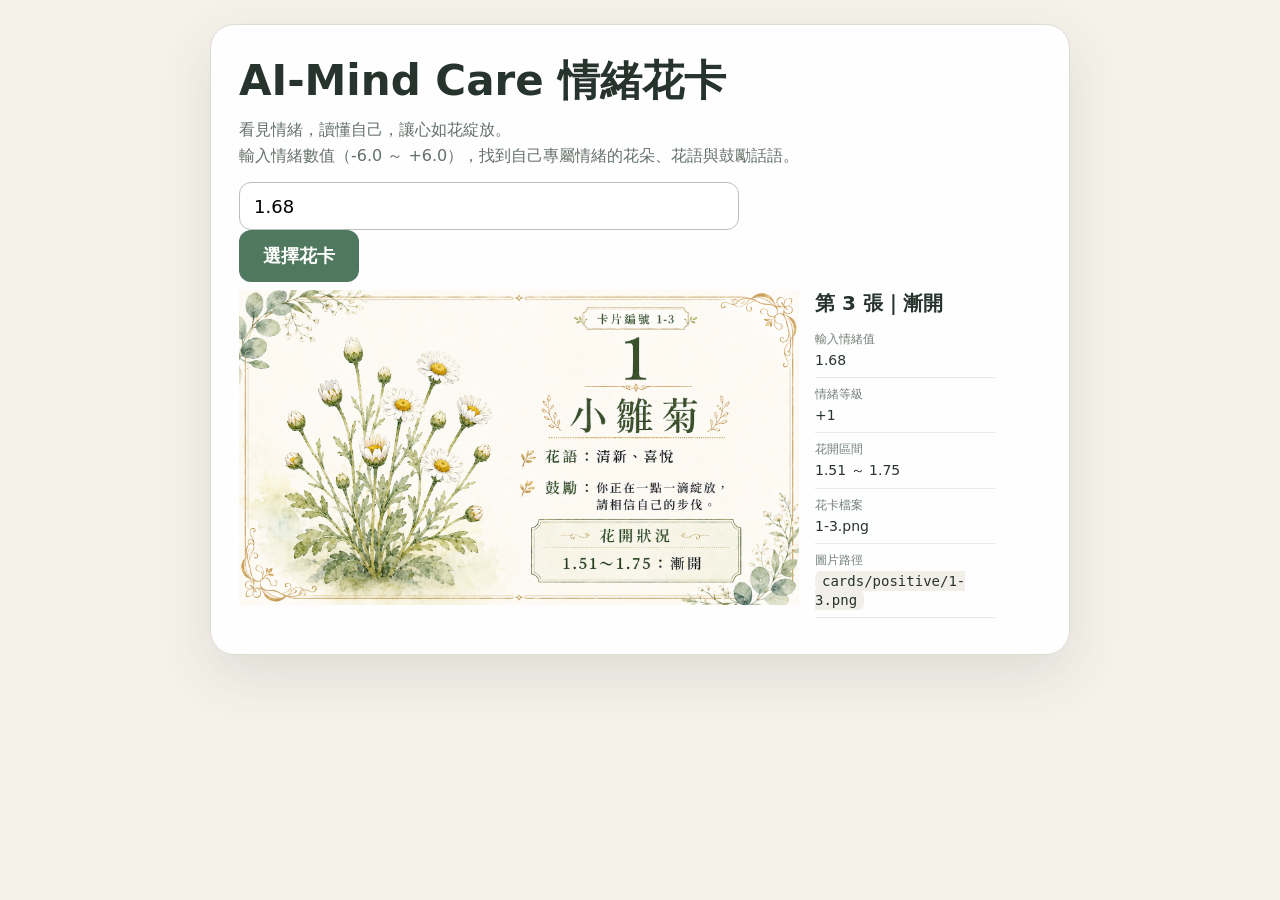
==== index.html @ 8b04e314 "Update index.html" ====
<!doctype html>
<html lang="zh-Hant">
<head>
  <meta charset="utf-8">
  <meta name="viewport" content="width=device-width, initial-scale=1">
  <title>Emotion Flower Card Selector</title>
  <link rel="stylesheet" href="style.css">
</head>
  <body>
  <main class="app">

    <h1>AI-Mind Care 情緒花卡</h1>

    <p class="intro">
      看見情緒，讀懂自己，讓心如花綻放。<br>
      輸入情緒數值（-6.0 ～ +6.0），找到自己專屬情緒的花朵、花語與鼓勵話語。
    </p>

 <form id="emotion-form" novalidate>

  <div class="emotion-input-wrap">
    <input
      id="emotion-input"
      name="emotion"
      type="number"
      min="-6"
      max="6"
      step="0.01"
      value="1.68"
      inputmode="decimal"
      aria-label="情緒數值"
      required
    >

    <!-- Custom arrows shown only on mobile -->
<!-- Displayed only on mobile -->
<div class="mobile-stepper">

  <button
    type="button"
    id="step-up"
    aria-label="增加情緒數值"
  >
    ▲
  </button>

  <button
    type="button"
    id="step-down"
    aria-label="減少情緒數值"
  >
    ▼
  </button>

</div>

</div>
</form>
  <button type="submit" class="select-button">
    選擇花卡
  </button>

    <p id="error-message" class="error" role="alert"></p>

    <section id="result" class="result" hidden>
      <div class="preview">
        <img id="card-image" alt="">
        <div id="missing-card" class="missing" hidden></div>
      </div>

      <div class="details">
        <h2 id="stage-title"></h2>

        <p class="info-row">
          <span class="label">輸入情緒值</span>
          <span id="emotion-value" class="value"></span>
        </p>

        <p class="info-row">
          <span class="label">情緒等級</span>
          <span id="emotion-level" class="value"></span>
        </p>
 
        
        <p class="info-row">
          <span class="label">花開區間</span>
          <span id="emotion-range" class="value"></span>
        </p>

      
        <p class="info-row">
          <span class="label">花卡檔案</span>
          <span id="card-file" class="value"></span>
        </p>

        <p class="info-row">
          <span class="label">圖片路徑</span>
          <code id="card-path" class="value"></code>
        </p>
      </div>
    </section>
  </main>

  <script src="selector.js"></script>
  <script>
    "use strict";

    const form = document.getElementById("emotion-form");
    const input = document.getElementById("emotion-input");
    const resultSection = document.getElementById("result");
    const errorMessage = document.getElementById("error-message");
    const image = document.getElementById("card-image");
    const missingCard = document.getElementById("missing-card");

     /* 加在這裡 */
  const stepUpButton = document.getElementById("step-up");
  const stepDownButton = document.getElementById("step-down");

  const MIN_EMOTION = -6;
  const MAX_EMOTION = 6;
  const EMOTION_STEP = 0.01;

  let stepDelayTimer = null;
  let stepRepeatTimer = null;

  function changeEmotion(amount) {
    let value = Number(input.value);

    if (!Number.isFinite(value)) {
      value = 0;
    }

    value = Math.round((value + amount) * 100) / 100;
    value = Math.max(MIN_EMOTION, Math.min(MAX_EMOTION, value));

    input.value = value.toFixed(2);
  }

  function stopStepping() {
    clearTimeout(stepDelayTimer);
    clearInterval(stepRepeatTimer);

    stepDelayTimer = null;
    stepRepeatTimer = null;
  }

  function startStepping(amount) {
    stopStepping();

    changeEmotion(amount);

    stepDelayTimer = setTimeout(function () {
      stepRepeatTimer = setInterval(function () {
        changeEmotion(amount);
      }, 35);
    }, 400);
  }

  function connectStepButton(button, amount) {
    button.addEventListener("pointerdown", function (event) {
      event.preventDefault();
      startStepping(amount);
    });

    button.addEventListener("pointerup", stopStepping);
    button.addEventListener("pointercancel", stopStepping);
    button.addEventListener("pointerleave", stopStepping);
  }

  connectStepButton(stepUpButton, EMOTION_STEP);
  connectStepButton(stepDownButton, -EMOTION_STEP);

  document.addEventListener("pointerup", stopStepping);
  document.addEventListener("pointercancel", stopStepping);

    function displayCard(rawEmotion) {
      errorMessage.textContent = "";

      try {
        const selected = FlowerCardSelector.selectFlowerCard(rawEmotion);

        document.getElementById("emotion-value").textContent =
          selected.emotion.toFixed(2);
        document.getElementById("emotion-level").textContent =
          selected.level > 0 ? `+${selected.level}` : String(selected.level);
        document.getElementById("emotion-range").textContent = selected.range;
        document.getElementById("stage-title").textContent =
          `第 ${selected.stage} 張｜${selected.stageName}`;
        document.getElementById("card-file").textContent = selected.fileName;
        document.getElementById("card-path").textContent = selected.cardPath;

        image.hidden = false;
        missingCard.hidden = true;
        image.alt = `情緒 ${selected.emotion.toFixed(2)} 的${selected.stageName}花卡`;
        image.src = `${selected.cardPath}?v=${Date.now()}`;

        image.onload = function () {
          image.hidden = false;
          missingCard.hidden = true;
        };

        image.onerror = function () {
          image.hidden = true;
          missingCard.hidden = false;
          missingCard.innerHTML =
            `已選到 <strong>${selected.fileName}</strong>，但尚未在指定位置找到圖片。` +
            `<br>請將花卡放到：<br><code>${selected.cardPath}</code>`;
        };

        resultSection.hidden = false;
      } catch (error) {
        resultSection.hidden = true;
        errorMessage.textContent = error.message;
      }
    }

    form.addEventListener("submit", function (event) {
      event.preventDefault();
      displayCard(input.value);
    });

    displayCard(input.value);
  </script>
</body>
</html>
---- style.css ----
:root {
  font-family: "Noto Sans TC", "Microsoft JhengHei", system-ui, sans-serif;
  color: #27332d;
  background: #f5f2ea;
}

* {
  box-sizing: border-box;
}
/*
.top-header {
  display: flex;
  justify-content: space-between;
  align-items: flex-start;
  gap: 20px;
  width: 100%;
}
.top-title {
  flex: 1;
}
*/
/*
.hylove-logo1 {
  width: 105px;
  height: auto;
  display: block;
  flex-shrink: 0;
  object-fit: contain;
}
*/
body {
  min-height: 100vh;
  margin: 0;
  display: grid;
  place-items: center;
  padding: 24px;
}

.app {
  width: min(920px, 100%);
  background: rgba(255, 255, 255, 0.96);
  border: 1px solid #dedbd1;
  border-radius: 24px;
  padding: clamp(22px, 4vw, 42px);
  box-shadow: 0 20px 55px rgba(53, 65, 57, 0.12);
}

h1 {
  margin: 0 0 8px;
  font-size: clamp(28px, 4vw, 42px);
}
/*
.intro {
  margin: 0 0 28px;
  color: #637068;
  line-height: 1.7;
}
*/
.intro p {
  margin: 4px 0;
}
form {
  display: flex;
  gap: 12px;
  flex-wrap: wrap;
}

input {
  flex: 1 1 260px;
  min-width: 0;
  padding: 14px 16px;
  border: 1px solid #b8c0ba;
  border-radius: 12px;
  font: inherit;
  font-size: 18px;
}

input:focus {
  outline: 3px solid rgba(80, 120, 95, 0.18);
  border-color: #50785f;
}

button {
  padding: 14px 24px;
  border: 0;
  border-radius: 12px;
  background: #50785f;
  color: white;
  font: inherit;
  font-size: 18px;
  font-weight: 700;
  cursor: pointer;
}

button:hover {
  filter: brightness(0.95);
}

.error {
  margin: 4px 0 0;
  color: #a33a3a;
}

.error:empty {
  display: none;
}

/* 沒有錯誤訊息時，不保留空白位置 */
.error:empty {
  display: none;
}

/* 縮小「選擇花卡」按鈕與圖片之間的距離 */
.result {
  margin-top: 6px;
}
.result {
  display: grid;
  grid-template-columns: minmax(420px, 1.6fr) minmax(220px, 0.7fr);
  gap: 20px;
  margin-top: 24px;
  align-items: start;
}
/* 
.preview {
  min-height: 500px;
  display: grid;
  place-items: start center;
  overflow: hidden;
  border-radius: 18px;
  border: 1px solid #ddd8cc;
  background: #faf9f5;
}
*/
/* Limit flower-card image size */
.preview {
  width: 100%;
  max-width: 520px;
  margin: 0;
}

.preview img {
  display: block;
  width: 100%;
  max-width: 520px;
  height: auto;
  object-fit: contain;
}
.missing {
  padding: 28px;
  text-align: center;
  color: #6a716c;
  line-height: 1.7;
}

.details h2 {
  margin: 0 0 14px;
  font-size: 20px;
}

.info-row {
  margin: 0 0 8px;
  padding-bottom: 8px;
  border-bottom: 1px solid #ece9e1;
}
.label {
  display: block;
  margin-bottom: 2px;
  color: #748078;
  font-size: 12px;
}

.value {
  font-size: 14px;
  overflow-wrap: anywhere;
}

code {
  background: #f1efe8;
  padding: 2px 7px;
  border-radius: 6px;
}
/*
@media (max-width: 720px) {
  .result {
    grid-template-columns: 1fr;
  }

  button {
    width: 100%;
  }
} */

@media (max-width: 720px) {
  #emotion-form {
    grid-template-columns: minmax(0, 1fr) auto;
    width: 100%;
    max-width: 420px;
    gap: 6px;
  }

  #emotion-input {
    width: 100%;
    min-width: 0;
    padding: 9px 10px;
    font-size: 15px;
  }
@media (max-width: 720px) {
  .preview {
    width: 100%;
    max-width: 100%;
    margin: 0 auto;
  }

  .preview img {
    width: 100%;
    max-width: 100%;
    height: auto;
  }
}
  #emotion-form button[type="submit"] {
    width: auto;
    padding: 9px 12px;
    font-size: 14px;
  }
}
/* ===== Final responsive layout correction ===== */

body {
  display: block;
  padding: 12px;
}

/* Reduce overall page width */
.app {
  width: min(860px, calc(100vw - 24px));
  margin: 12px auto;
  padding: clamp(18px, 3vw, 28px);
}

.intro {
  margin: 0 0 14px;
  color: #637068;
  line-height: 1.6;
}

/* Input and button on the same line */
#emotion-form {
  display: flex;
  flex-direction: row;
  flex-wrap: nowrap;
  align-items: stretch;
  gap: 8px;

  width: min(430px, 100%);
  max-width: 100%;
}

/* Allow input to shrink without pushing the button down */
#emotion-form #emotion-input {
  flex: 1 1 0;
  width: 100%;
  min-width: 0;

  padding: 10px 12px;
  font-size: 16px;
}

/* Keep button compact */
#emotion-form button[type="submit"] {
  flex: 0 0 auto;
  width: auto;
  padding: 10px 16px;
  font-size: 16px;
  white-space: nowrap;
}

/* Image area and details */
.result {
  display: grid;
  grid-template-columns: minmax(0, 1fr) 180px;
  gap: 16px;
  margin-top: 8px;
  align-items: start;
  min-width: 0;
}

.preview,
.details {
  min-width: 0;
}

.preview img {
  display: block;
  width: 100%;
  height: auto;
  max-width: 100%;
}

/* Mobile */
@media (max-width: 720px) {
  body {
    padding: 8px;
  }

  .app {
    width: 100%;
    margin: 0 auto;
    padding: 14px;
    border-radius: 16px;
  }

  h1 {
    font-size: 27px;
  }

  .intro {
    font-size: 14px;
    margin-bottom: 12px;
  }

  #emotion-form {
    display: flex;
    flex-direction: row;
    flex-wrap: nowrap;
    width: 100%;
    max-width: 100%;
    gap: 6px;
  }

  #emotion-form #emotion-input {
    flex: 1 1 0;
    width: 100%;
    min-width: 0;
    padding: 9px 10px;
    font-size: 16px;
  }

  #emotion-form button[type="submit"] {
    flex: 0 0 auto;
    width: auto;
    padding: 9px 11px;
    font-size: 14px;
    white-space: nowrap;
  }

  /* Prevent the image and details from overflowing horizontally */
  .result {
    grid-template-columns: minmax(0, 1fr);
    gap: 10px;
    width: 100%;
  }
}
.result {
  display: grid;
  grid-template-columns: minmax(0, 560px) 180px;
  gap: 16px;
  margin-top: 8px;
  align-items: start;
  justify-content: start;
}

.preview {
  width: 100%;
  max-width: 560px;
  margin: 0;
}

.preview img {
  display: block;
  width: 100%;
  max-width: 560px;
  height: auto;
  object-fit: contain;
}

@media (max-width: 720px) {
  .result {
    grid-template-columns: 1fr;
  }

  .preview,
  .preview img {
    width: 100%;
    max-width: 100%;
  }
}
/* Input and 選擇花卡 on one line */
#emotion-form {
  display: flex;
  flex-direction: row;
  flex-wrap: nowrap;
  align-items: stretch;
  gap: 8px;

  width: min(430px, 100%);
  max-width: 100%;
}

/* Input container */
.emotion-input-wrap {
  position: relative;
  flex: 1 1 auto;
  min-width: 0;
}

/* Normal editable input */
#emotion-input {
  display: block;
  width: 100%;
  min-width: 0;
  height: 48px;

  box-sizing: border-box;
  padding: 10px 12px;

  font-size: 17px;
}

/* Mobile buttons are hidden on computers */
.mobile-stepper {
  display: none;
}

/* Select card button */
#emotion-form .select-button {
  flex: 0 0 auto;
  width: auto;
  height: 48px;

  padding: 10px 16px;

  font-size: 15px;
  white-space: nowrap;
}


/* Mobile display */
@media (max-width: 720px) {

  #emotion-form {
    display: flex;
    flex-direction: row;
    flex-wrap: nowrap;

    width: 100%;
    max-width: 100%;
    gap: 6px;
  }

  .emotion-input-wrap {
    flex: 1 1 auto;
    min-width: 0;
  }

  #emotion-input {
    width: 100%;
    min-width: 0;
    height: 46px;

    /* Leave room for custom arrows */
    padding: 9px 46px 9px 10px;

    font-size: 16px;
  }

  /* Hide mobile browser's inconsistent native spinner */
  #emotion-input {
    appearance: textfield;
    -moz-appearance: textfield;
  }

  #emotion-input::-webkit-inner-spin-button,
  #emotion-input::-webkit-outer-spin-button {
    margin: 0;
    -webkit-appearance: none;
  }

  /* Mobile arrows inside the input */
  .mobile-stepper {
    position: absolute;
    top: 3px;
    right: 3px;
    bottom: 3px;

    display: grid;
    grid-template-rows: 1fr 1fr;

    width: 36px;

    overflow: hidden;
    border-left: 1px solid #b8c0ba;
    border-radius: 0 8px 8px 0;
  }

  #emotion-form .mobile-stepper button {
    display: grid;
    place-items: center;

    width: 36px;
    min-width: 36px;
    height: auto;
    min-height: 0;

    margin: 0;
    padding: 0;

    border: 0;
    border-radius: 0;

    background: #eef2ef;
    color: #405448;

    font-size: 10px;
    line-height: 1;

    touch-action: none;
    user-select: none;
  }

  #emotion-form .mobile-stepper button:first-child {
    border-bottom: 1px solid #b8c0ba;
  }

  #emotion-form .mobile-stepper button:active {
    background: #dce5df;
  }

  #emotion-form .select-button {
    flex: 0 0 auto;
    width: auto;
    height: 46px;

    padding: 8px 10px;

    font-size: 14px;
    white-space: nowrap;
  }
}
/* ===== Fix emotion input width ===== */

#emotion-form {
  display: flex;
  flex-direction: row;
  flex-wrap: nowrap;
  align-items: stretch;
  gap: 10px;

  width: min(650px, 100%);
  max-width: 100%;
}

/* Give the input area a proper width */
#emotion-form .emotion-input-wrap {
  position: relative;

  flex: 1 1 430px;
  width: 430px;
  min-width: 220px;
  max-width: 500px;
}

/* Prevent the input from collapsing */
#emotion-form .emotion-input-wrap #emotion-input {
  display: block;

  width: 100% !important;
  min-width: 0;
  height: 48px;

  box-sizing: border-box;
  padding: 10px 48px 10px 14px;

  font-size: 18px;
}

/* Keep 選擇花卡 beside the input */
#emotion-form .select-button {
  flex: 0 0 auto;

  width: auto;
  height: 48px;

  padding: 10px 20px;
  white-space: nowrap;
}

/* Mobile */
@media (max-width: 720px) {
  #emotion-form {
    width: 100%;
    gap: 7px;
  }

  #emotion-form .emotion-input-wrap {
    flex: 1 1 auto;

    width: auto;
    min-width: 0;
    max-width: none;
  }

  #emotion-form .emotion-input-wrap #emotion-input {
    width: 100% !important;
    height: 46px;

    padding: 9px 43px 9px 11px;
    font-size: 16px;
  }

  #emotion-form .select-button {
    width: auto;
    height: 46px;

    padding: 8px 11px;
    font-size: 14px;
  }
}
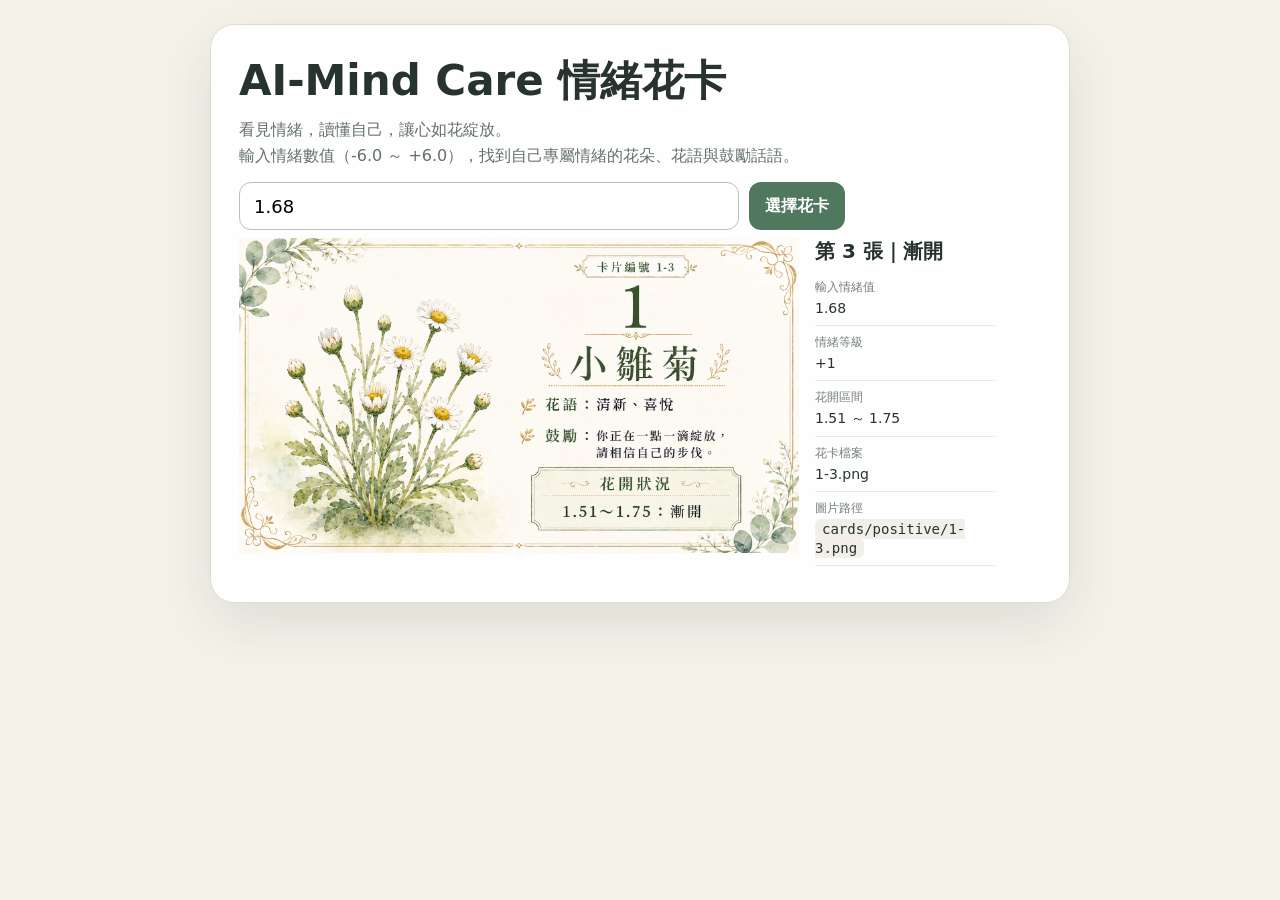
==== commit dda05a8e: "Add files via upload" ====
--- a/index.html
+++ b/index.html
@@ -3,12 +3,12 @@
 <head>
   <meta charset="utf-8">
   <meta name="viewport" content="width=device-width, initial-scale=1">
-  <title>Emotion Flower Card Selector</title>
+  <title>AI-Mind Care 情緒花卡</title>
   <link rel="stylesheet" href="style.css">
 </head>
-  <body>
+
+<body>
   <main class="app">
-
     <h1>AI-Mind Care 情緒花卡</h1>
 
     <p class="intro">
@@ -16,49 +16,30 @@
       輸入情緒數值（-6.0 ～ +6.0），找到自己專屬情緒的花朵、花語與鼓勵話語。
     </p>
 
- <form id="emotion-form" novalidate>
-
-  <div class="emotion-input-wrap">
-    <input
-      id="emotion-input"
-      name="emotion"
-      type="number"
-      min="-6"
-      max="6"
-      step="0.01"
-      value="1.68"
-      inputmode="decimal"
-      aria-label="情緒數值"
-      required
-    >
-
-    <!-- Custom arrows shown only on mobile -->
-<!-- Displayed only on mobile -->
-<div class="mobile-stepper">
-
-  <button
-    type="button"
-    id="step-up"
-    aria-label="增加情緒數值"
-  >
-    ▲
-  </button>
-
-  <button
-    type="button"
-    id="step-down"
-    aria-label="減少情緒數值"
-  >
-    ▼
-  </button>
-
-</div>
-
-</div>
-</form>
-  <button type="submit" class="select-button">
-    選擇花卡
-  </button>
+    <form id="emotion-form" novalidate>
+      <div class="emotion-input-wrap">
+        <input
+          id="emotion-input"
+          name="emotion"
+          type="number"
+          min="-6"
+          max="6"
+          step="0.01"
+          value="1.68"
+          inputmode="decimal"
+          aria-label="情緒數值"
+          required
+        >
+
+        <!-- Only shown on mobile because mobile browsers often hide native arrows -->
+        <div class="mobile-stepper" aria-label="情緒數值調整按鈕">
+          <button type="button" id="step-up" aria-label="增加情緒數值">▲</button>
+          <button type="button" id="step-down" aria-label="減少情緒數值">▼</button>
+        </div>
+      </div>
+
+      <button type="submit" class="select-button">選擇花卡</button>
+    </form>
 
     <p id="error-message" class="error" role="alert"></p>
 
@@ -80,14 +61,12 @@
           <span class="label">情緒等級</span>
           <span id="emotion-level" class="value"></span>
         </p>
- 
-        
+
         <p class="info-row">
           <span class="label">花開區間</span>
           <span id="emotion-range" class="value"></span>
         </p>
 
-      
         <p class="info-row">
           <span class="label">花卡檔案</span>
           <span id="card-file" class="value"></span>
@@ -111,67 +90,72 @@
     const errorMessage = document.getElementById("error-message");
     const image = document.getElementById("card-image");
     const missingCard = document.getElementById("missing-card");
-
-     /* 加在這裡 */
-  const stepUpButton = document.getElementById("step-up");
-  const stepDownButton = document.getElementById("step-down");
-
-  const MIN_EMOTION = -6;
-  const MAX_EMOTION = 6;
-  const EMOTION_STEP = 0.01;
-
-  let stepDelayTimer = null;
-  let stepRepeatTimer = null;
-
-  function changeEmotion(amount) {
-    let value = Number(input.value);
-
-    if (!Number.isFinite(value)) {
-      value = 0;
-    }
-
-    value = Math.round((value + amount) * 100) / 100;
-    value = Math.max(MIN_EMOTION, Math.min(MAX_EMOTION, value));
-
-    input.value = value.toFixed(2);
-  }
-
-  function stopStepping() {
-    clearTimeout(stepDelayTimer);
-    clearInterval(stepRepeatTimer);
-
-    stepDelayTimer = null;
-    stepRepeatTimer = null;
-  }
-
-  function startStepping(amount) {
-    stopStepping();
-
-    changeEmotion(amount);
-
-    stepDelayTimer = setTimeout(function () {
-      stepRepeatTimer = setInterval(function () {
-        changeEmotion(amount);
-      }, 35);
-    }, 400);
-  }
-
-  function connectStepButton(button, amount) {
-    button.addEventListener("pointerdown", function (event) {
-      event.preventDefault();
-      startStepping(amount);
-    });
-
-    button.addEventListener("pointerup", stopStepping);
-    button.addEventListener("pointercancel", stopStepping);
-    button.addEventListener("pointerleave", stopStepping);
-  }
-
-  connectStepButton(stepUpButton, EMOTION_STEP);
-  connectStepButton(stepDownButton, -EMOTION_STEP);
-
-  document.addEventListener("pointerup", stopStepping);
-  document.addEventListener("pointercancel", stopStepping);
+    const stepUpButton = document.getElementById("step-up");
+    const stepDownButton = document.getElementById("step-down");
+
+    const MIN_EMOTION = -6;
+    const MAX_EMOTION = 6;
+    const EMOTION_STEP = 0.01;
+
+    let repeatDelayTimer = null;
+    let repeatTimer = null;
+
+    function clamp(value, min, max) {
+      return Math.min(max, Math.max(min, value));
+    }
+
+    function changeEmotion(amount) {
+      let value = Number(input.value);
+
+      if (!Number.isFinite(value)) {
+        value = 0;
+      }
+
+      value = Math.round((value + amount + Number.EPSILON) * 100) / 100;
+      value = clamp(value, MIN_EMOTION, MAX_EMOTION);
+      input.value = value.toFixed(2);
+    }
+
+    function stopRepeating() {
+      clearTimeout(repeatDelayTimer);
+      clearInterval(repeatTimer);
+      repeatDelayTimer = null;
+      repeatTimer = null;
+    }
+
+    function startRepeating(amount) {
+      stopRepeating();
+      changeEmotion(amount);
+
+      repeatDelayTimer = setTimeout(function () {
+        repeatTimer = setInterval(function () {
+          changeEmotion(amount);
+        }, 70);
+      }, 450);
+    }
+
+    function connectStepButton(button, amount) {
+      button.addEventListener("pointerdown", function (event) {
+        event.preventDefault();
+        startRepeating(amount);
+      });
+
+      button.addEventListener("pointerup", stopRepeating);
+      button.addEventListener("pointercancel", stopRepeating);
+      button.addEventListener("pointerleave", stopRepeating);
+
+      button.addEventListener("keydown", function (event) {
+        if (event.key === "Enter" || event.key === " ") {
+          event.preventDefault();
+          changeEmotion(amount);
+        }
+      });
+    }
+
+    connectStepButton(stepUpButton, EMOTION_STEP);
+    connectStepButton(stepDownButton, -EMOTION_STEP);
+    document.addEventListener("pointerup", stopRepeating);
+    document.addEventListener("pointercancel", stopRepeating);
 
     function displayCard(rawEmotion) {
       errorMessage.textContent = "";
@@ -181,8 +165,10 @@
 
         document.getElementById("emotion-value").textContent =
           selected.emotion.toFixed(2);
+
         document.getElementById("emotion-level").textContent =
           selected.level > 0 ? `+${selected.level}` : String(selected.level);
+
         document.getElementById("emotion-range").textContent = selected.range;
         document.getElementById("stage-title").textContent =
           `第 ${selected.stage} 張｜${selected.stageName}`;
@@ -191,8 +177,9 @@
 
         image.hidden = false;
         missingCard.hidden = true;
-        image.alt = `情緒 ${selected.emotion.toFixed(2)} 的${selected.stageName}花卡`;
-        image.src = `${selected.cardPath}?v=${Date.now()}`;
+        image.alt =
+          `情緒 ${selected.emotion.toFixed(2)} 的${selected.stageName}花卡`;
+        image.src = selected.cardPath;
 
         image.onload = function () {
           image.hidden = false;
@@ -203,8 +190,8 @@
           image.hidden = true;
           missingCard.hidden = false;
           missingCard.innerHTML =
-            `已選到 <strong>${selected.fileName}</strong>，但尚未在指定位置找到圖片。` +
-            `<br>請將花卡放到：<br><code>${selected.cardPath}</code>`;
+            `已選到 <strong>${selected.fileName}</strong>，但找不到圖片。` +
+            `<br>請確認圖片位於：<br><code>${selected.cardPath}</code>`;
         };
 
         resultSection.hidden = false;
@@ -216,6 +203,23 @@
 
     form.addEventListener("submit", function (event) {
       event.preventDefault();
+
+      const value = Number(input.value);
+
+      if (!Number.isFinite(value)) {
+        resultSection.hidden = true;
+        errorMessage.textContent = "請輸入有效的情緒數值。";
+        return;
+      }
+
+      if (value < MIN_EMOTION || value > MAX_EMOTION) {
+        resultSection.hidden = true;
+        errorMessage.textContent =
+          "請輸入 -6.00 至 +6.00 之間的情緒數值。";
+        return;
+      }
+
+      input.value = value.toFixed(2);
       displayCard(input.value);
     });
 
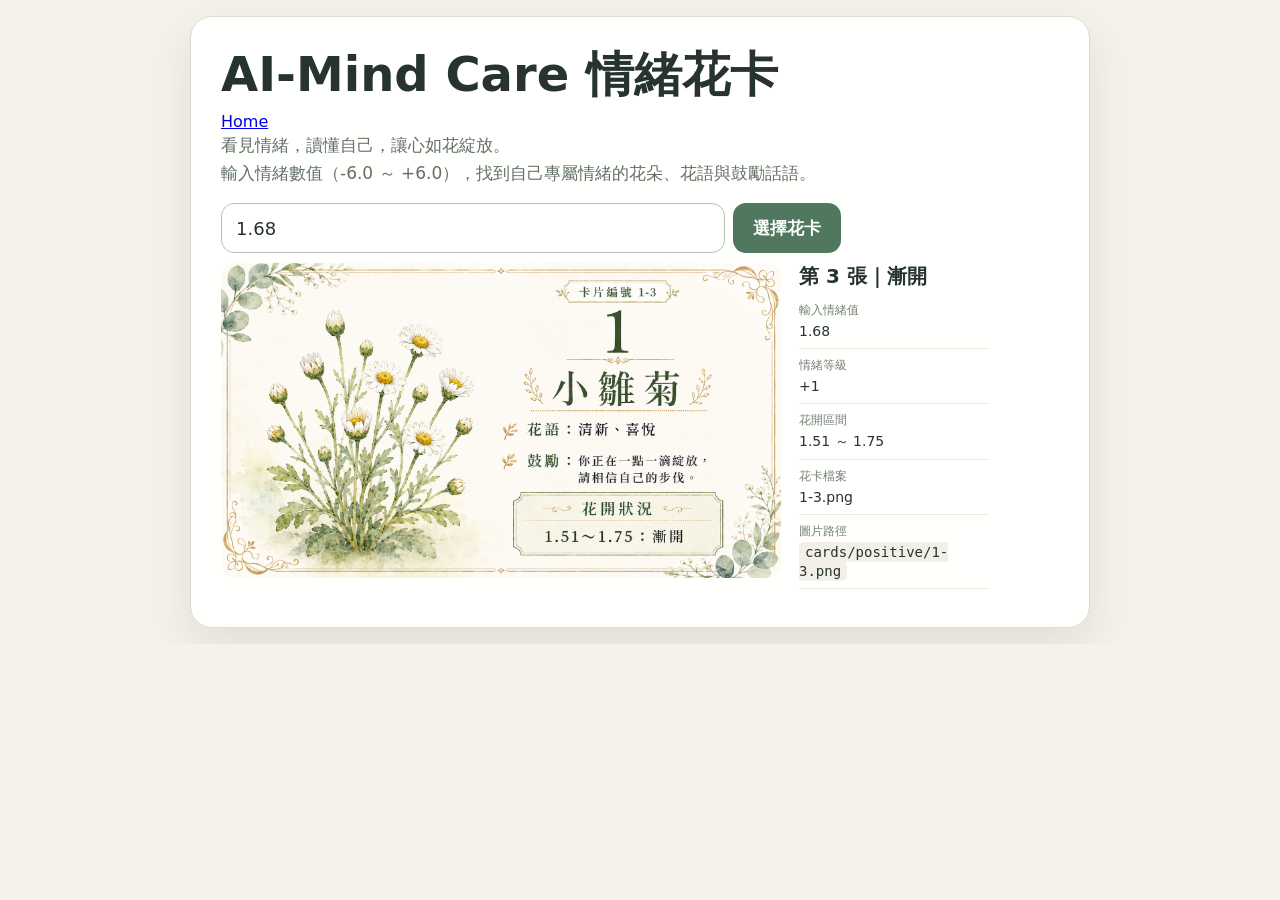
==== commit 62a98a75: "Add files via upload" ====
--- a/index.html
+++ b/index.html
@@ -9,7 +9,17 @@
 
 <body>
   <main class="app">
-    <h1>AI-Mind Care 情緒花卡</h1>
+    <header class="page-header">
+      <h1>AI-Mind Care 情緒花卡</h1>
+
+      <a
+        class="home-button"
+        href="https://www.hyloveclub.com"
+        aria-label="回到 HyLove 首頁"
+      >
+        Home
+      </a>
+    </header>
 
     <p class="intro">
       看見情緒，讀懂自己，讓心如花綻放。<br>
--- a/style.css
+++ b/style.css
@@ -7,97 +7,101 @@
 * {
   box-sizing: border-box;
 }
-/*
-.top-header {
+
+html,
+body {
+  margin: 0;
+  min-height: 100%;
+  overflow-x: hidden;
+}
+
+body {
+  padding: 16px;
+  background: #f5f2ea;
+}
+
+.app {
+  width: min(900px, 100%);
+  margin: 0 auto;
+  padding: clamp(20px, 3vw, 30px);
+  background: rgba(255, 255, 255, 0.97);
+  border: 1px solid #dedbd1;
+  border-radius: 22px;
+  box-shadow: 0 18px 48px rgba(53, 65, 57, 0.11);
+}
+
+h1 {
+  margin: 0 0 10px;
+  font-size: clamp(30px, 5vw, 48px);
+  line-height: 1.15;
+}
+
+.intro {
+  margin: 0 0 16px;
+  color: #637068;
+  font-size: 17px;
+  line-height: 1.65;
+}
+
+/* Form stays on one horizontal line */
+#emotion-form {
   display: flex;
-  justify-content: space-between;
-  align-items: flex-start;
-  gap: 20px;
+  flex-flow: row nowrap;
+  align-items: stretch;
+  gap: 8px;
+  width: min(620px, 100%);
+}
+
+.emotion-input-wrap {
+  position: relative;
+  flex: 1 1 auto;
+  min-width: 0;
+}
+
+#emotion-input {
+  display: block;
   width: 100%;
-}
-.top-title {
-  flex: 1;
-}
-*/
-/*
-.hylove-logo1 {
-  width: 105px;
-  height: auto;
-  display: block;
-  flex-shrink: 0;
-  object-fit: contain;
-}
-*/
-body {
-  min-height: 100vh;
+  height: 50px;
+  min-width: 0;
   margin: 0;
-  display: grid;
-  place-items: center;
-  padding: 24px;
-}
-
-.app {
-  width: min(920px, 100%);
-  background: rgba(255, 255, 255, 0.96);
-  border: 1px solid #dedbd1;
-  border-radius: 24px;
-  padding: clamp(22px, 4vw, 42px);
-  box-shadow: 0 20px 55px rgba(53, 65, 57, 0.12);
-}
-
-h1 {
-  margin: 0 0 8px;
-  font-size: clamp(28px, 4vw, 42px);
-}
-/*
-.intro {
-  margin: 0 0 28px;
-  color: #637068;
-  line-height: 1.7;
-}
-*/
-.intro p {
-  margin: 4px 0;
-}
-form {
-  display: flex;
-  gap: 12px;
-  flex-wrap: wrap;
-}
-
-input {
-  flex: 1 1 260px;
-  min-width: 0;
-  padding: 14px 16px;
+  padding: 10px 14px;
   border: 1px solid #b8c0ba;
-  border-radius: 12px;
+  border-radius: 13px;
+  background: #fff;
+  color: #27332d;
   font: inherit;
   font-size: 18px;
 }
 
-input:focus {
-  outline: 3px solid rgba(80, 120, 95, 0.18);
+#emotion-input:focus {
+  outline: 3px solid rgba(80, 120, 95, 0.16);
   border-color: #50785f;
 }
 
-button {
-  padding: 14px 24px;
+.select-button {
+  flex: 0 0 auto;
+  width: auto;
+  height: 50px;
+  margin: 0;
+  padding: 10px 20px;
   border: 0;
-  border-radius: 12px;
+  border-radius: 13px;
   background: #50785f;
-  color: white;
+  color: #fff;
   font: inherit;
-  font-size: 18px;
+  font-size: 17px;
   font-weight: 700;
+  white-space: nowrap;
   cursor: pointer;
 }
 
-button:hover {
-  filter: brightness(0.95);
+/* Hidden on desktop: desktop browser may show its native number spinner */
+.mobile-stepper {
+  display: none;
 }
 
 .error {
-  margin: 4px 0 0;
+  margin: 7px 0 0;
   color: #a33a3a;
 }
 
@@ -105,56 +109,46 @@
   display: none;
 }
 
-/* 沒有錯誤訊息時，不保留空白位置 */
-.error:empty {
-  display: none;
-}
-
-/* 縮小「選擇花卡」按鈕與圖片之間的距離 */
-.result {
-  margin-top: 6px;
-}
 .result {
   display: grid;
-  grid-template-columns: minmax(420px, 1.6fr) minmax(220px, 0.7fr);
-  gap: 20px;
-  margin-top: 24px;
+  grid-template-columns: minmax(0, 560px) minmax(150px, 190px);
   align-items: start;
-}
-/* 
-.preview {
-  min-height: 500px;
-  display: grid;
-  place-items: start center;
-  overflow: hidden;
-  border-radius: 18px;
-  border: 1px solid #ddd8cc;
-  background: #faf9f5;
-}
-*/
-/* Limit flower-card image size */
+  justify-content: start;
+  gap: 18px;
+  margin-top: 10px;
+}
+
 .preview {
   width: 100%;
-  max-width: 520px;
-  margin: 0;
+  max-width: 560px;
+  overflow: hidden;
+  border-radius: 14px;
 }
 
 .preview img {
   display: block;
   width: 100%;
-  max-width: 520px;
   height: auto;
+  max-width: 560px;
   object-fit: contain;
 }
+
 .missing {
-  padding: 28px;
+  padding: 24px;
+  border: 1px solid #ddd8cc;
+  border-radius: 14px;
+  background: #faf9f5;
+  color: #6a716c;
   text-align: center;
-  color: #6a716c;
   line-height: 1.7;
 }
 
+.details {
+  min-width: 0;
+}
+
 .details h2 {
-  margin: 0 0 14px;
+  margin: 0 0 12px;
   font-size: 20px;
 }
 
@@ -163,6 +157,7 @@
   padding-bottom: 8px;
   border-bottom: 1px solid #ece9e1;
 }
+
 .label {
   display: block;
   margin-bottom: 2px;
@@ -176,125 +171,9 @@
 }
 
 code {
+  padding: 2px 6px;
+  border-radius: 5px;
   background: #f1efe8;
-  padding: 2px 7px;
-  border-radius: 6px;
-}
-/*
-@media (max-width: 720px) {
-  .result {
-    grid-template-columns: 1fr;
-  }
-
-  button {
-    width: 100%;
-  }
-} */
-
-@media (max-width: 720px) {
-  #emotion-form {
-    grid-template-columns: minmax(0, 1fr) auto;
-    width: 100%;
-    max-width: 420px;
-    gap: 6px;
-  }
-
-  #emotion-input {
-    width: 100%;
-    min-width: 0;
-    padding: 9px 10px;
-    font-size: 15px;
-  }
-@media (max-width: 720px) {
-  .preview {
-    width: 100%;
-    max-width: 100%;
-    margin: 0 auto;
-  }
-
-  .preview img {
-    width: 100%;
-    max-width: 100%;
-    height: auto;
-  }
-}
-  #emotion-form button[type="submit"] {
-    width: auto;
-    padding: 9px 12px;
-    font-size: 14px;
-  }
-}
-/* ===== Final responsive layout correction ===== */
-
-body {
-  display: block;
-  padding: 12px;
-}
-
-/* Reduce overall page width */
-.app {
-  width: min(860px, calc(100vw - 24px));
-  margin: 12px auto;
-  padding: clamp(18px, 3vw, 28px);
-}
-
-.intro {
-  margin: 0 0 14px;
-  color: #637068;
-  line-height: 1.6;
-}
-
-/* Input and button on the same line */
-#emotion-form {
-  display: flex;
-  flex-direction: row;
-  flex-wrap: nowrap;
-  align-items: stretch;
-  gap: 8px;
-
-  width: min(430px, 100%);
-  max-width: 100%;
-}
-
-/* Allow input to shrink without pushing the button down */
-#emotion-form #emotion-input {
-  flex: 1 1 0;
-  width: 100%;
-  min-width: 0;
-
-  padding: 10px 12px;
-  font-size: 16px;
-}
-
-/* Keep button compact */
-#emotion-form button[type="submit"] {
-  flex: 0 0 auto;
-  width: auto;
-  padding: 10px 16px;
-  font-size: 16px;
-  white-space: nowrap;
-}
-
-/* Image area and details */
-.result {
-  display: grid;
-  grid-template-columns: minmax(0, 1fr) 180px;
-  gap: 16px;
-  margin-top: 8px;
-  align-items: start;
-  min-width: 0;
-}
-
-.preview,
-.details {
-  min-width: 0;
-}
-
-.preview img {
-  display: block;
-  width: 100%;
-  height: auto;
-  max-width: 100%;
 }
 
 /* Mobile */
@@ -305,147 +184,23 @@
 
   .app {
     width: 100%;
-    margin: 0 auto;
-    padding: 14px;
-    border-radius: 16px;
+    padding: 16px;
+    border-radius: 17px;
   }
 
   h1 {
-    font-size: 27px;
+    font-size: clamp(28px, 8.5vw, 38px);
   }
 
   .intro {
-    font-size: 14px;
-    margin-bottom: 12px;
+    margin-bottom: 13px;
+    font-size: 15px;
+    line-height: 1.55;
   }
 
   #emotion-form {
-    display: flex;
-    flex-direction: row;
-    flex-wrap: nowrap;
-    width: 100%;
-    max-width: 100%;
-    gap: 6px;
-  }
-
-  #emotion-form #emotion-input {
-    flex: 1 1 0;
-    width: 100%;
-    min-width: 0;
-    padding: 9px 10px;
-    font-size: 16px;
-  }
-
-  #emotion-form button[type="submit"] {
-    flex: 0 0 auto;
-    width: auto;
-    padding: 9px 11px;
-    font-size: 14px;
-    white-space: nowrap;
-  }
-
-  /* Prevent the image and details from overflowing horizontally */
-  .result {
-    grid-template-columns: minmax(0, 1fr);
-    gap: 10px;
-    width: 100%;
-  }
-}
-.result {
-  display: grid;
-  grid-template-columns: minmax(0, 560px) 180px;
-  gap: 16px;
-  margin-top: 8px;
-  align-items: start;
-  justify-content: start;
-}
-
-.preview {
-  width: 100%;
-  max-width: 560px;
-  margin: 0;
-}
-
-.preview img {
-  display: block;
-  width: 100%;
-  max-width: 560px;
-  height: auto;
-  object-fit: contain;
-}
-
-@media (max-width: 720px) {
-  .result {
-    grid-template-columns: 1fr;
-  }
-
-  .preview,
-  .preview img {
-    width: 100%;
-    max-width: 100%;
-  }
-}
-/* Input and 選擇花卡 on one line */
-#emotion-form {
-  display: flex;
-  flex-direction: row;
-  flex-wrap: nowrap;
-  align-items: stretch;
-  gap: 8px;
-
-  width: min(430px, 100%);
-  max-width: 100%;
-}
-
-/* Input container */
-.emotion-input-wrap {
-  position: relative;
-  flex: 1 1 auto;
-  min-width: 0;
-}
-
-/* Normal editable input */
-#emotion-input {
-  display: block;
-  width: 100%;
-  min-width: 0;
-  height: 48px;
-
-  box-sizing: border-box;
-  padding: 10px 12px;
-
-  font-size: 17px;
-}
-
-/* Mobile buttons are hidden on computers */
-.mobile-stepper {
-  display: none;
-}
-
-/* Select card button */
-#emotion-form .select-button {
-  flex: 0 0 auto;
-  width: auto;
-  height: 48px;
-
-  padding: 10px 16px;
-
-  font-size: 15px;
-  white-space: nowrap;
-}
-
-
-/* Mobile display */
-@media (max-width: 720px) {
-
-  #emotion-form {
-    display: flex;
-    flex-direction: row;
-    flex-wrap: nowrap;
-
-    width: 100%;
-    max-width: 100%;
-    gap: 6px;
+    width: 100%;
+    gap: 7px;
   }
 
   .emotion-input-wrap {
@@ -453,19 +208,13 @@
     min-width: 0;
   }
 
+  /* Hide inconsistent mobile native spinner */
   #emotion-input {
     width: 100%;
+    height: 48px;
     min-width: 0;
-    height: 46px;
-
-    /* Leave room for custom arrows */
-    padding: 9px 46px 9px 10px;
-
-    font-size: 16px;
-  }
-
-  /* Hide mobile browser's inconsistent native spinner */
-  #emotion-input {
+    padding: 9px 45px 9px 12px;
+    font-size: 17px;
     appearance: textfield;
     -moz-appearance: textfield;
   }
@@ -474,145 +223,87 @@
   #emotion-input::-webkit-outer-spin-button {
     margin: 0;
     -webkit-appearance: none;
-  }
-
-  /* Mobile arrows inside the input */
+    appearance: none;
+  }
+
+  /* Custom mobile arrows remain inside the input only */
   .mobile-stepper {
     position: absolute;
-    top: 3px;
-    right: 3px;
-    bottom: 3px;
-
+    z-index: 2;
+    top: 2px;
+    right: 2px;
+    bottom: 2px;
     display: grid;
     grid-template-rows: 1fr 1fr;
-
-    width: 36px;
-
+    width: 38px;
     overflow: hidden;
-    border-left: 1px solid #b8c0ba;
-    border-radius: 0 8px 8px 0;
-  }
-
-  #emotion-form .mobile-stepper button {
+    border-left: 1px solid #c4cbc6;
+    border-radius: 0 10px 10px 0;
+    background: #eef2ef;
+  }
+
+  .mobile-stepper button {
     display: grid;
     place-items: center;
-
-    width: 36px;
-    min-width: 36px;
+    width: 38px;
+    min-width: 38px;
     height: auto;
     min-height: 0;
-
     margin: 0;
     padding: 0;
-
     border: 0;
     border-radius: 0;
-
     background: #eef2ef;
     color: #405448;
-
-    font-size: 10px;
+    font: inherit;
+    font-size: 11px;
     line-height: 1;
-
+    cursor: pointer;
     touch-action: none;
     user-select: none;
-  }
-
-  #emotion-form .mobile-stepper button:first-child {
-    border-bottom: 1px solid #b8c0ba;
-  }
-
-  #emotion-form .mobile-stepper button:active {
+    -webkit-user-select: none;
+  }
+
+  .mobile-stepper button:first-child {
+    border-bottom: 1px solid #c4cbc6;
+  }
+
+  .mobile-stepper button:active {
     background: #dce5df;
   }
 
-  #emotion-form .select-button {
+  .select-button {
     flex: 0 0 auto;
     width: auto;
-    height: 46px;
-
-    padding: 8px 10px;
-
+    height: 48px;
+    padding: 8px 12px;
+    font-size: 15px;
+  }
+
+  .result {
+    grid-template-columns: minmax(0, 1fr);
+    gap: 12px;
+    width: 100%;
+  }
+
+  .preview,
+  .preview img {
+    width: 100%;
+    max-width: 100%;
+  }
+}
+
+@media (max-width: 390px) {
+  .app {
+    padding: 13px;
+  }
+
+  .select-button {
+    padding-inline: 9px;
     font-size: 14px;
-    white-space: nowrap;
-  }
-}
-/* ===== Fix emotion input width ===== */
-
-#emotion-form {
-  display: flex;
-  flex-direction: row;
-  flex-wrap: nowrap;
-  align-items: stretch;
-  gap: 10px;
-
-  width: min(650px, 100%);
-  max-width: 100%;
-}
-
-/* Give the input area a proper width */
-#emotion-form .emotion-input-wrap {
-  position: relative;
-
-  flex: 1 1 430px;
-  width: 430px;
-  min-width: 220px;
-  max-width: 500px;
-}
-
-/* Prevent the input from collapsing */
-#emotion-form .emotion-input-wrap #emotion-input {
-  display: block;
-
-  width: 100% !important;
-  min-width: 0;
-  height: 48px;
-
-  box-sizing: border-box;
-  padding: 10px 48px 10px 14px;
-
-  font-size: 18px;
-}
-
-/* Keep 選擇花卡 beside the input */
-#emotion-form .select-button {
-  flex: 0 0 auto;
-
-  width: auto;
-  height: 48px;
-
-  padding: 10px 20px;
-  white-space: nowrap;
-}
-
-/* Mobile */
-@media (max-width: 720px) {
-  #emotion-form {
-    width: 100%;
-    gap: 7px;
-  }
-
-  #emotion-form .emotion-input-wrap {
-    flex: 1 1 auto;
-
-    width: auto;
-    min-width: 0;
-    max-width: none;
-  }
-
-  #emotion-form .emotion-input-wrap #emotion-input {
-    width: 100% !important;
-    height: 46px;
-
-    padding: 9px 43px 9px 11px;
+  }
+
+  #emotion-input {
     font-size: 16px;
   }
-
-  #emotion-form .select-button {
-    width: auto;
-    height: 46px;
-
-    padding: 8px 11px;
-    font-size: 14px;
-  }
-}
+}
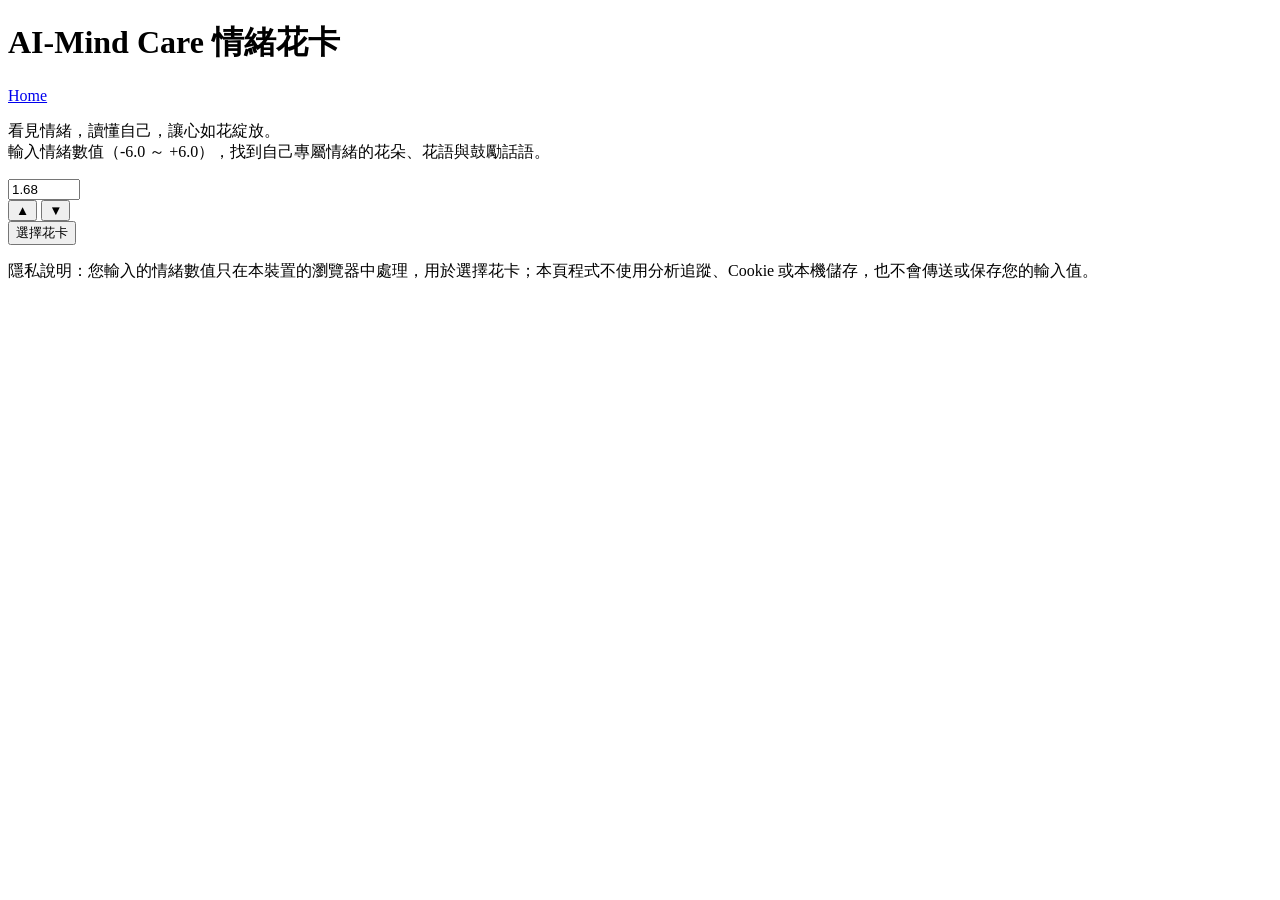
==== commit b99c1fc6: "Add files via upload" ====
--- a/index.html
+++ b/index.html
@@ -3,8 +3,19 @@
 <head>
   <meta charset="utf-8">
   <meta name="viewport" content="width=device-width, initial-scale=1">
+
+  <!-- Restrict this static page to local scripts, styles, and card images. -->
+  <meta
+    http-equiv="Content-Security-Policy"
+    content="default-src 'self'; script-src 'self'; style-src 'self'; img-src 'self' data:; connect-src 'none'; font-src 'self' data:; object-src 'none'; base-uri 'none'; form-action 'self'; frame-src 'none'; media-src 'none'; worker-src 'none'; upgrade-insecure-requests"
+  >
+  <meta name="referrer" content="no-referrer">
+
   <title>AI-Mind Care 情緒花卡</title>
   <link rel="stylesheet" href="style.css">
+
+  <script src="selector.js" defer></script>
+  <script src="app.js" defer></script>
 </head>
 
 <body>
@@ -16,6 +27,7 @@
         class="home-button"
         href="https://www.hyloveclub.com"
         aria-label="回到 HyLove 首頁"
+        referrerpolicy="no-referrer"
       >
         Home
       </a>
@@ -26,22 +38,22 @@
       輸入情緒數值（-6.0 ～ +6.0），找到自己專屬情緒的花朵、花語與鼓勵話語。
     </p>
 
-    <form id="emotion-form" novalidate>
+    <form id="emotion-form" novalidate autocomplete="off">
       <div class="emotion-input-wrap">
         <input
           id="emotion-input"
-          name="emotion"
           type="number"
           min="-6"
           max="6"
           step="0.01"
           value="1.68"
           inputmode="decimal"
+          autocomplete="off"
+          spellcheck="false"
           aria-label="情緒數值"
           required
         >
 
-        <!-- Only shown on mobile because mobile browsers often hide native arrows -->
         <div class="mobile-stepper" aria-label="情緒數值調整按鈕">
           <button type="button" id="step-up" aria-label="增加情緒數值">▲</button>
           <button type="button" id="step-down" aria-label="減少情緒數值">▼</button>
@@ -88,152 +100,10 @@
         </p>
       </div>
     </section>
+
+    <p id="privacy-note" class="privacy-note">
+      隱私說明：您輸入的情緒數值只在本裝置的瀏覽器中處理，用於選擇花卡；本頁程式不使用分析追蹤、Cookie 或本機儲存，也不會傳送或保存您的輸入值。
+    </p>
   </main>
-
-  <script src="selector.js"></script>
-  <script>
-    "use strict";
-
-    const form = document.getElementById("emotion-form");
-    const input = document.getElementById("emotion-input");
-    const resultSection = document.getElementById("result");
-    const errorMessage = document.getElementById("error-message");
-    const image = document.getElementById("card-image");
-    const missingCard = document.getElementById("missing-card");
-    const stepUpButton = document.getElementById("step-up");
-    const stepDownButton = document.getElementById("step-down");
-
-    const MIN_EMOTION = -6;
-    const MAX_EMOTION = 6;
-    const EMOTION_STEP = 0.01;
-
-    let repeatDelayTimer = null;
-    let repeatTimer = null;
-
-    function clamp(value, min, max) {
-      return Math.min(max, Math.max(min, value));
-    }
-
-    function changeEmotion(amount) {
-      let value = Number(input.value);
-
-      if (!Number.isFinite(value)) {
-        value = 0;
-      }
-
-      value = Math.round((value + amount + Number.EPSILON) * 100) / 100;
-      value = clamp(value, MIN_EMOTION, MAX_EMOTION);
-      input.value = value.toFixed(2);
-    }
-
-    function stopRepeating() {
-      clearTimeout(repeatDelayTimer);
-      clearInterval(repeatTimer);
-      repeatDelayTimer = null;
-      repeatTimer = null;
-    }
-
-    function startRepeating(amount) {
-      stopRepeating();
-      changeEmotion(amount);
-
-      repeatDelayTimer = setTimeout(function () {
-        repeatTimer = setInterval(function () {
-          changeEmotion(amount);
-        }, 70);
-      }, 450);
-    }
-
-    function connectStepButton(button, amount) {
-      button.addEventListener("pointerdown", function (event) {
-        event.preventDefault();
-        startRepeating(amount);
-      });
-
-      button.addEventListener("pointerup", stopRepeating);
-      button.addEventListener("pointercancel", stopRepeating);
-      button.addEventListener("pointerleave", stopRepeating);
-
-      button.addEventListener("keydown", function (event) {
-        if (event.key === "Enter" || event.key === " ") {
-          event.preventDefault();
-          changeEmotion(amount);
-        }
-      });
-    }
-
-    connectStepButton(stepUpButton, EMOTION_STEP);
-    connectStepButton(stepDownButton, -EMOTION_STEP);
-    document.addEventListener("pointerup", stopRepeating);
-    document.addEventListener("pointercancel", stopRepeating);
-
-    function displayCard(rawEmotion) {
-      errorMessage.textContent = "";
-
-      try {
-        const selected = FlowerCardSelector.selectFlowerCard(rawEmotion);
-
-        document.getElementById("emotion-value").textContent =
-          selected.emotion.toFixed(2);
-
-        document.getElementById("emotion-level").textContent =
-          selected.level > 0 ? `+${selected.level}` : String(selected.level);
-
-        document.getElementById("emotion-range").textContent = selected.range;
-        document.getElementById("stage-title").textContent =
-          `第 ${selected.stage} 張｜${selected.stageName}`;
-        document.getElementById("card-file").textContent = selected.fileName;
-        document.getElementById("card-path").textContent = selected.cardPath;
-
-        image.hidden = false;
-        missingCard.hidden = true;
-        image.alt =
-          `情緒 ${selected.emotion.toFixed(2)} 的${selected.stageName}花卡`;
-        image.src = selected.cardPath;
-
-        image.onload = function () {
-          image.hidden = false;
-          missingCard.hidden = true;
-        };
-
-        image.onerror = function () {
-          image.hidden = true;
-          missingCard.hidden = false;
-          missingCard.innerHTML =
-            `已選到 <strong>${selected.fileName}</strong>，但找不到圖片。` +
-            `<br>請確認圖片位於：<br><code>${selected.cardPath}</code>`;
-        };
-
-        resultSection.hidden = false;
-      } catch (error) {
-        resultSection.hidden = true;
-        errorMessage.textContent = error.message;
-      }
-    }
-
-    form.addEventListener("submit", function (event) {
-      event.preventDefault();
-
-      const value = Number(input.value);
-
-      if (!Number.isFinite(value)) {
-        resultSection.hidden = true;
-        errorMessage.textContent = "請輸入有效的情緒數值。";
-        return;
-      }
-
-      if (value < MIN_EMOTION || value > MAX_EMOTION) {
-        resultSection.hidden = true;
-        errorMessage.textContent =
-          "請輸入 -6.00 至 +6.00 之間的情緒數值。";
-        return;
-      }
-
-      input.value = value.toFixed(2);
-      displayCard(input.value);
-    });
-
-    displayCard(input.value);
-  </script>
 </body>
 </html>
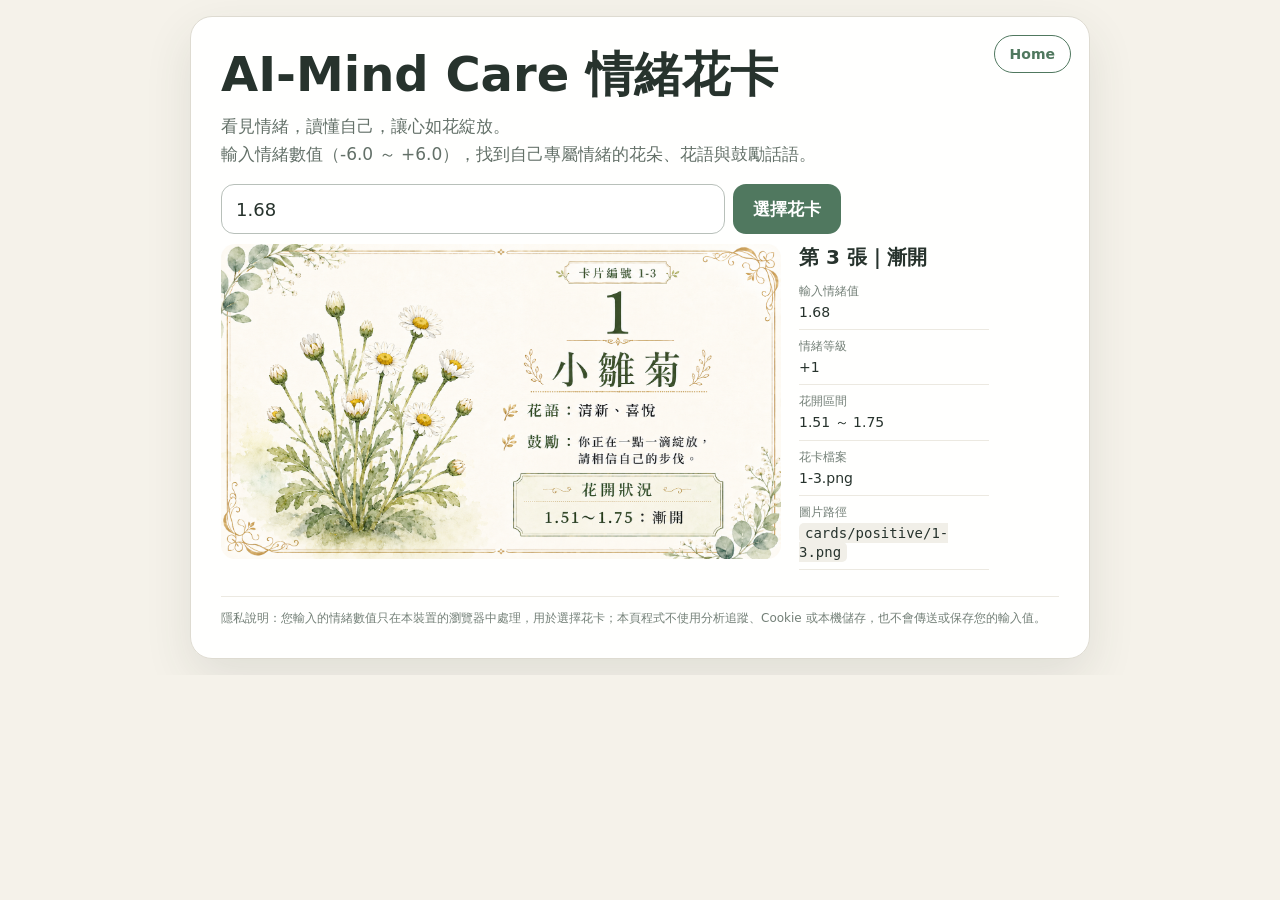
==== commit 8b68b3b7: "Update index.html" ====
--- a/index.html
+++ b/index.html
@@ -11,7 +11,7 @@
   >
   <meta name="referrer" content="no-referrer">
 
-  <title>AI-Mind Care 情緒花卡</title>
+  <title>AI-Mind Care  情緒花卡</title>
   <link rel="stylesheet" href="style.css">
 
   <script src="selector.js" defer></script>
--- a/style.css
+++ b/style.css
@@ -0,0 +1,415 @@
+:root {
+  font-family: "Noto Sans TC", "Microsoft JhengHei", system-ui, sans-serif;
+  color: #27332d;
+  background: #f5f2ea;
+}
+
+* {
+  box-sizing: border-box;
+}
+
+html,
+body {
+  margin: 0;
+  min-height: 100%;
+  overflow-x: hidden;
+}
+
+body {
+  padding: 16px;
+  background: #f5f2ea;
+}
+
+.app {
+  width: min(900px, 100%);
+  margin: 0 auto;
+  padding: clamp(20px, 3vw, 30px);
+  background: rgba(255, 255, 255, 0.97);
+  border: 1px solid #dedbd1;
+  border-radius: 22px;
+  box-shadow: 0 18px 48px rgba(53, 65, 57, 0.11);
+}
+
+h1 {
+  margin: 0 0 10px;
+  font-size: clamp(30px, 5vw, 48px);
+  line-height: 1.15;
+}
+
+/* Page title and Home button */
+.page-header {
+  display: flex;
+  align-items: flex-start;
+  justify-content: space-between;
+  gap: 16px;
+  width: 100%;
+}
+
+.page-header h1 {
+  flex: 1 1 auto;
+  min-width: 0;
+}
+
+.home-button {
+  flex: 0 0 auto;
+  display: inline-flex;
+  align-items: center;
+  justify-content: center;
+  min-height: 38px;
+  margin-top: 2px;
+  padding: 8px 15px;
+  border: 1px solid #50785f;
+  border-radius: 999px;
+  background: #ffffff;
+  color: #50785f;
+  font-size: 14px;
+  font-weight: 700;
+  line-height: 1;
+  text-decoration: none;
+  white-space: nowrap;
+  transition: background-color 0.2s ease, color 0.2s ease;
+}
+
+.home-button:hover,
+.home-button:focus-visible {
+  background: #50785f;
+  color: #ffffff;
+}
+
+.home-button:focus-visible {
+  outline: 3px solid rgba(80, 120, 95, 0.18);
+  outline-offset: 2px;
+}
+
+.intro {
+  margin: 0 0 16px;
+  color: #637068;
+  font-size: 17px;
+  line-height: 1.65;
+}
+
+/* Form stays on one horizontal line */
+#emotion-form {
+  display: flex;
+  flex-flow: row nowrap;
+  align-items: stretch;
+  gap: 8px;
+  width: min(620px, 100%);
+}
+
+.emotion-input-wrap {
+  position: relative;
+  flex: 1 1 auto;
+  min-width: 0;
+}
+
+#emotion-input {
+  display: block;
+  width: 100%;
+  height: 50px;
+  min-width: 0;
+  margin: 0;
+  padding: 10px 14px;
+  border: 1px solid #b8c0ba;
+  border-radius: 13px;
+  background: #fff;
+  color: #27332d;
+  font: inherit;
+  font-size: 18px;
+}
+
+#emotion-input:focus {
+  outline: 3px solid rgba(80, 120, 95, 0.16);
+  border-color: #50785f;
+}
+
+.select-button {
+  flex: 0 0 auto;
+  width: auto;
+  height: 50px;
+  margin: 0;
+  padding: 10px 20px;
+  border: 0;
+  border-radius: 13px;
+  background: #50785f;
+  color: #fff;
+  font: inherit;
+  font-size: 17px;
+  font-weight: 700;
+  white-space: nowrap;
+  cursor: pointer;
+}
+
+/* Hidden on desktop: desktop browser may show its native number spinner */
+.mobile-stepper {
+  display: none;
+}
+
+.error {
+  margin: 7px 0 0;
+  color: #a33a3a;
+}
+
+.error:empty {
+  display: none;
+}
+
+.result {
+  display: grid;
+  grid-template-columns: minmax(0, 560px) minmax(150px, 190px);
+  align-items: start;
+  justify-content: start;
+  gap: 18px;
+  margin-top: 10px;
+}
+
+.preview {
+  width: 100%;
+  max-width: 560px;
+  overflow: hidden;
+  border-radius: 14px;
+}
+
+.preview img {
+  display: block;
+  width: 100%;
+  height: auto;
+  max-width: 560px;
+  object-fit: contain;
+}
+
+.missing {
+  padding: 24px;
+  border: 1px solid #ddd8cc;
+  border-radius: 14px;
+  background: #faf9f5;
+  color: #6a716c;
+  text-align: center;
+  line-height: 1.7;
+}
+
+.details {
+  min-width: 0;
+}
+
+.details h2 {
+  margin: 0 0 12px;
+  font-size: 20px;
+}
+
+.info-row {
+  margin: 0 0 8px;
+  padding-bottom: 8px;
+  border-bottom: 1px solid #ece9e1;
+}
+
+.label {
+  display: block;
+  margin-bottom: 2px;
+  color: #748078;
+  font-size: 12px;
+}
+
+.value {
+  font-size: 14px;
+  overflow-wrap: anywhere;
+}
+
+code {
+  padding: 2px 6px;
+  border-radius: 5px;
+  background: #f1efe8;
+}
+
+/* Mobile */
+@media (max-width: 720px) {
+  body {
+    padding: 8px;
+  }
+
+  .app {
+    width: 100%;
+    padding: 16px;
+    border-radius: 17px;
+  }
+
+  h1 {
+    font-size: clamp(28px, 8.5vw, 38px);
+  }
+
+  .page-header {
+    gap: 10px;
+  }
+
+  .page-header h1 {
+    margin-bottom: 10px;
+  }
+
+  .home-button {
+    min-height: 34px;
+    margin-top: 0;
+    padding: 7px 11px;
+    font-size: 13px;
+  }
+
+  .intro {
+    margin-bottom: 13px;
+    font-size: 15px;
+    line-height: 1.55;
+  }
+
+  #emotion-form {
+    width: 100%;
+    gap: 7px;
+  }
+
+  .emotion-input-wrap {
+    flex: 1 1 auto;
+    min-width: 0;
+  }
+
+  /* Hide inconsistent mobile native spinner */
+  #emotion-input {
+    width: 100%;
+    height: 48px;
+    min-width: 0;
+    padding: 9px 45px 9px 12px;
+    font-size: 17px;
+    appearance: textfield;
+    -moz-appearance: textfield;
+  }
+
+  #emotion-input::-webkit-inner-spin-button,
+  #emotion-input::-webkit-outer-spin-button {
+    margin: 0;
+    -webkit-appearance: none;
+    appearance: none;
+  }
+
+  /* Custom mobile arrows remain inside the input only */
+  .mobile-stepper {
+    position: absolute;
+    z-index: 2;
+    top: 2px;
+    right: 2px;
+    bottom: 2px;
+    display: grid;
+    grid-template-rows: 1fr 1fr;
+    width: 38px;
+    overflow: hidden;
+    border-left: 1px solid #c4cbc6;
+    border-radius: 0 10px 10px 0;
+    background: #eef2ef;
+  }
+
+  .mobile-stepper button {
+    display: grid;
+    place-items: center;
+    width: 38px;
+    min-width: 38px;
+    height: auto;
+    min-height: 0;
+    margin: 0;
+    padding: 0;
+    border: 0;
+    border-radius: 0;
+    background: #eef2ef;
+    color: #405448;
+    font: inherit;
+    font-size: 11px;
+    line-height: 1;
+    cursor: pointer;
+    touch-action: none;
+    user-select: none;
+    -webkit-user-select: none;
+  }
+
+  .mobile-stepper button:first-child {
+    border-bottom: 1px solid #c4cbc6;
+  }
+
+  .mobile-stepper button:active {
+    background: #dce5df;
+  }
+
+  .select-button {
+    flex: 0 0 auto;
+    width: auto;
+    height: 48px;
+    padding: 8px 12px;
+    font-size: 15px;
+  }
+
+  .result {
+    grid-template-columns: minmax(0, 1fr);
+    gap: 12px;
+    width: 100%;
+  }
+
+  .preview,
+  .preview img {
+    width: 100%;
+    max-width: 100%;
+  }
+}
+
+@media (max-width: 390px) {
+  .app {
+    padding: 13px;
+  }
+
+  .select-button {
+    padding-inline: 9px;
+    font-size: 14px;
+  }
+
+  #emotion-input {
+    font-size: 16px;
+  }
+}
+
+/* ==================================================
+   Home button fixed to the top-right corner of the card
+   ================================================== */
+
+.app {
+  position: relative;
+}
+
+.page-header {
+  display: block;
+  width: 100%;
+}
+
+.page-header h1 {
+  padding-right: 100px;
+}
+
+.home-button {
+  position: absolute;
+  top: 18px;
+  right: 18px;
+  z-index: 10;
+  margin: 0;
+}
+
+@media (max-width: 720px) {
+  .page-header h1 {
+    padding-right: 78px;
+  }
+
+  .home-button {
+    top: 12px;
+    right: 12px;
+  }
+}
+
+/* Privacy notice */
+.privacy-note {
+  margin: 18px 0 0;
+  padding-top: 12px;
+  border-top: 1px solid #ece9e1;
+  color: #748078;
+  font-size: 12px;
+  line-height: 1.6;
+}
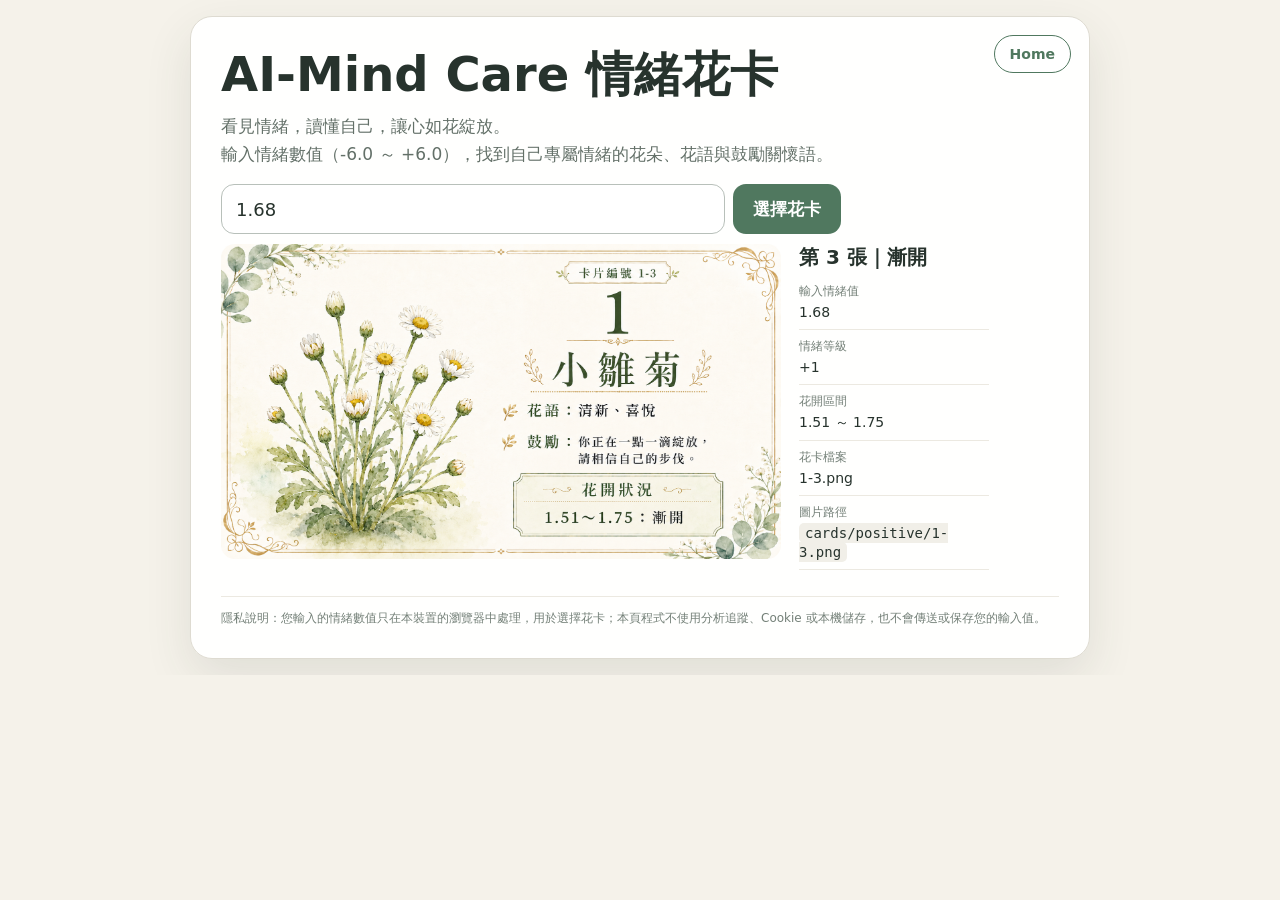
==== commit c9b91fac: "Update index.html" ====
--- a/index.html
+++ b/index.html
@@ -35,7 +35,7 @@
 
     <p class="intro">
       看見情緒，讀懂自己，讓心如花綻放。<br>
-      輸入情緒數值（-6.0 ～ +6.0），找到自己專屬情緒的花朵、花語與鼓勵話語。
+      輸入情緒數值（-6.0 ～ +6.0），找到自己專屬情緒的花朵、花語與鼓勵關懷語。
     </p>
 
     <form id="emotion-form" novalidate autocomplete="off">
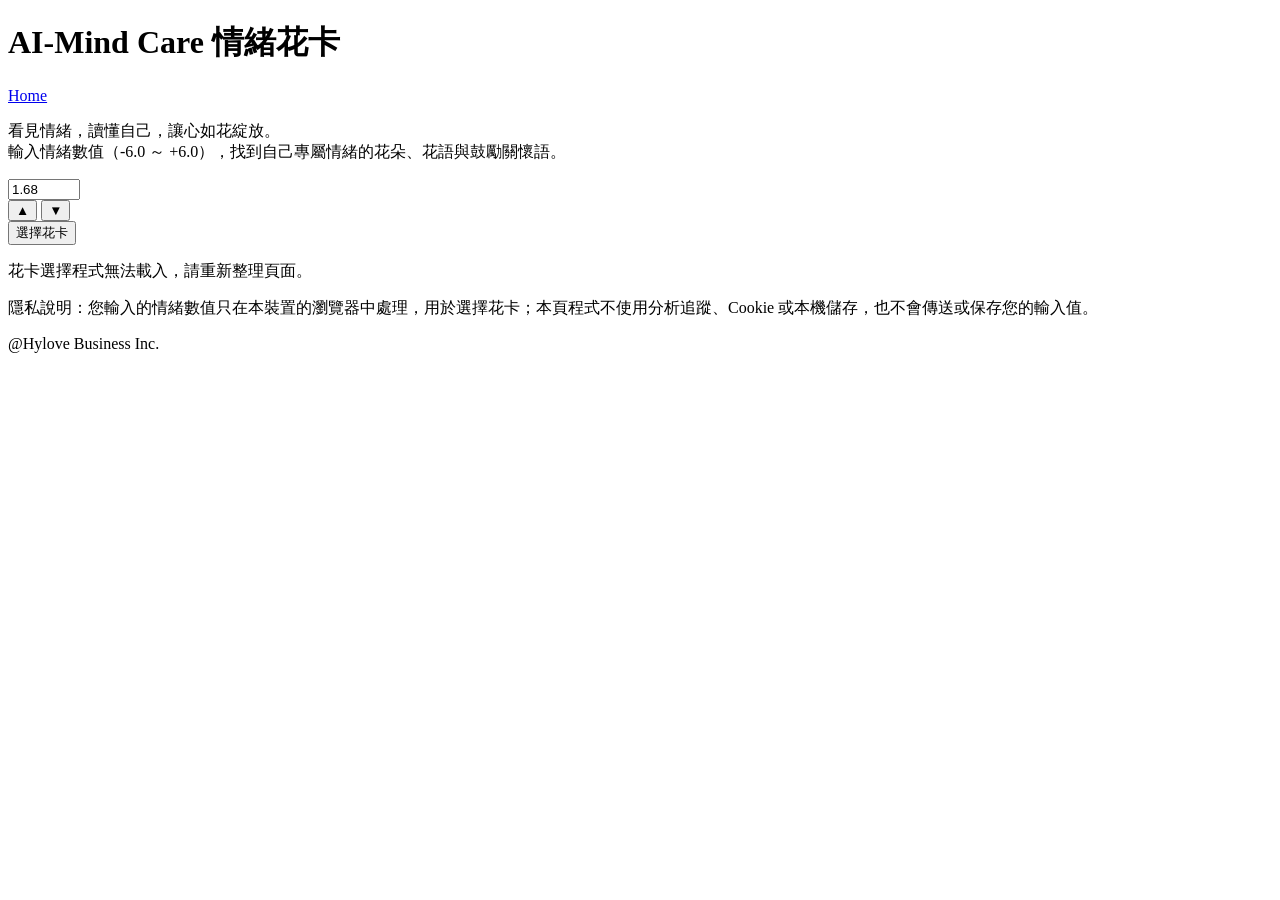
==== commit 34accdfa: "Add files via upload" ====
--- a/index.html
+++ b/index.html
@@ -11,7 +11,7 @@
   >
   <meta name="referrer" content="no-referrer">
 
-  <title>AI-Mind Care  情緒花卡</title>
+  <title>AI-Mind Care 情緒花卡</title>
   <link rel="stylesheet" href="style.css">
 
   <script src="selector.js" defer></script>
@@ -104,6 +104,8 @@
     <p id="privacy-note" class="privacy-note">
       隱私說明：您輸入的情緒數值只在本裝置的瀏覽器中處理，用於選擇花卡；本頁程式不使用分析追蹤、Cookie 或本機儲存，也不會傳送或保存您的輸入值。
     </p>
+
+    <p class="company-credit">@Hylove Business Inc.</p>
   </main>
 </body>
 </html>
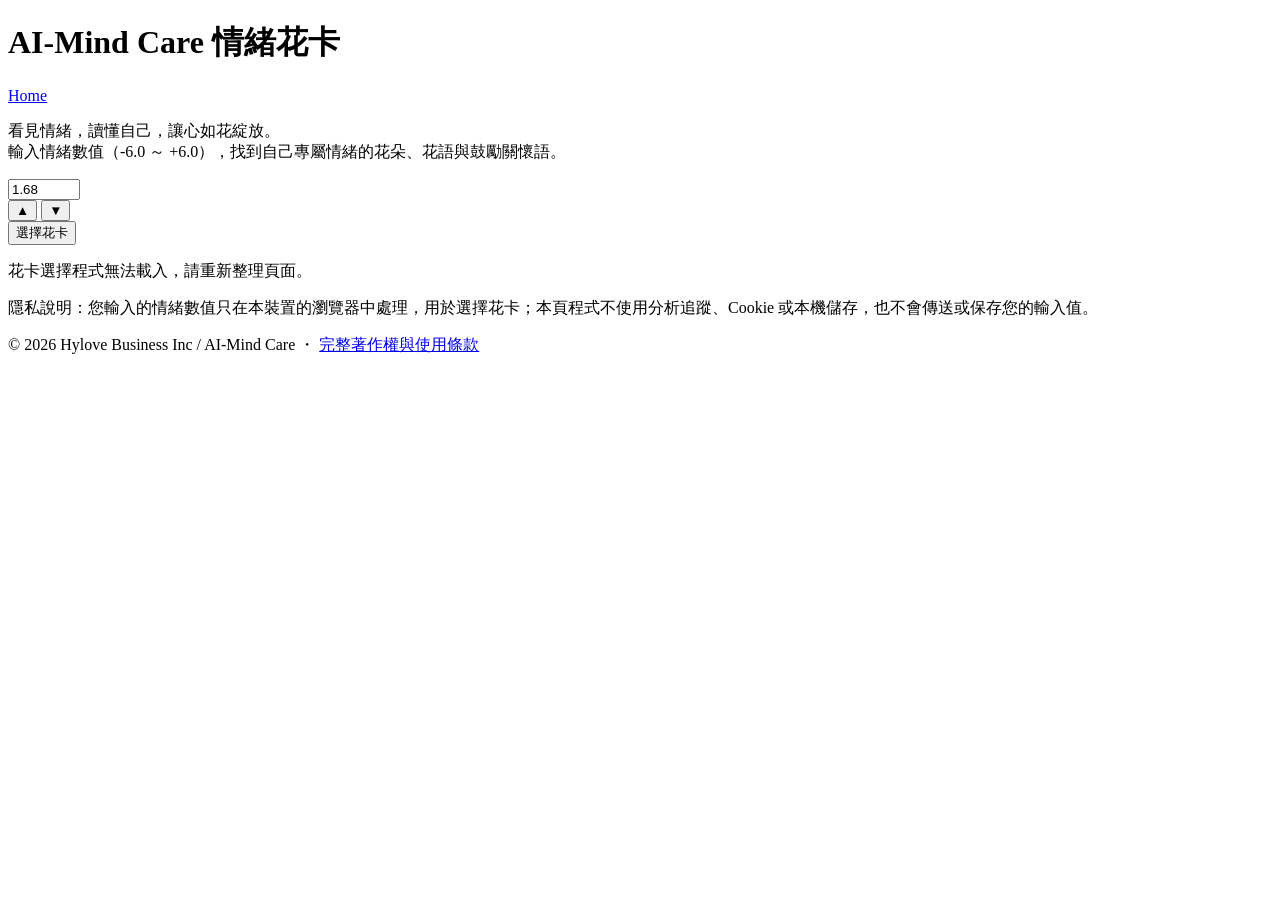
==== commit a5c5c228: "Add files via upload" ====
--- a/index.html
+++ b/index.html
@@ -105,7 +105,11 @@
       隱私說明：您輸入的情緒數值只在本裝置的瀏覽器中處理，用於選擇花卡；本頁程式不使用分析追蹤、Cookie 或本機儲存，也不會傳送或保存您的輸入值。
     </p>
 
-    <p class="company-credit">@Hylove Business Inc.</p>
+    <p class="company-credit">
+      © 2026 Hylove Business Inc / AI-Mind Care
+      <span aria-hidden="true">・</span>
+      <a href="terms-of-use.html">完整著作權與使用條款</a>
+    </p>
   </main>
 </body>
 </html>
